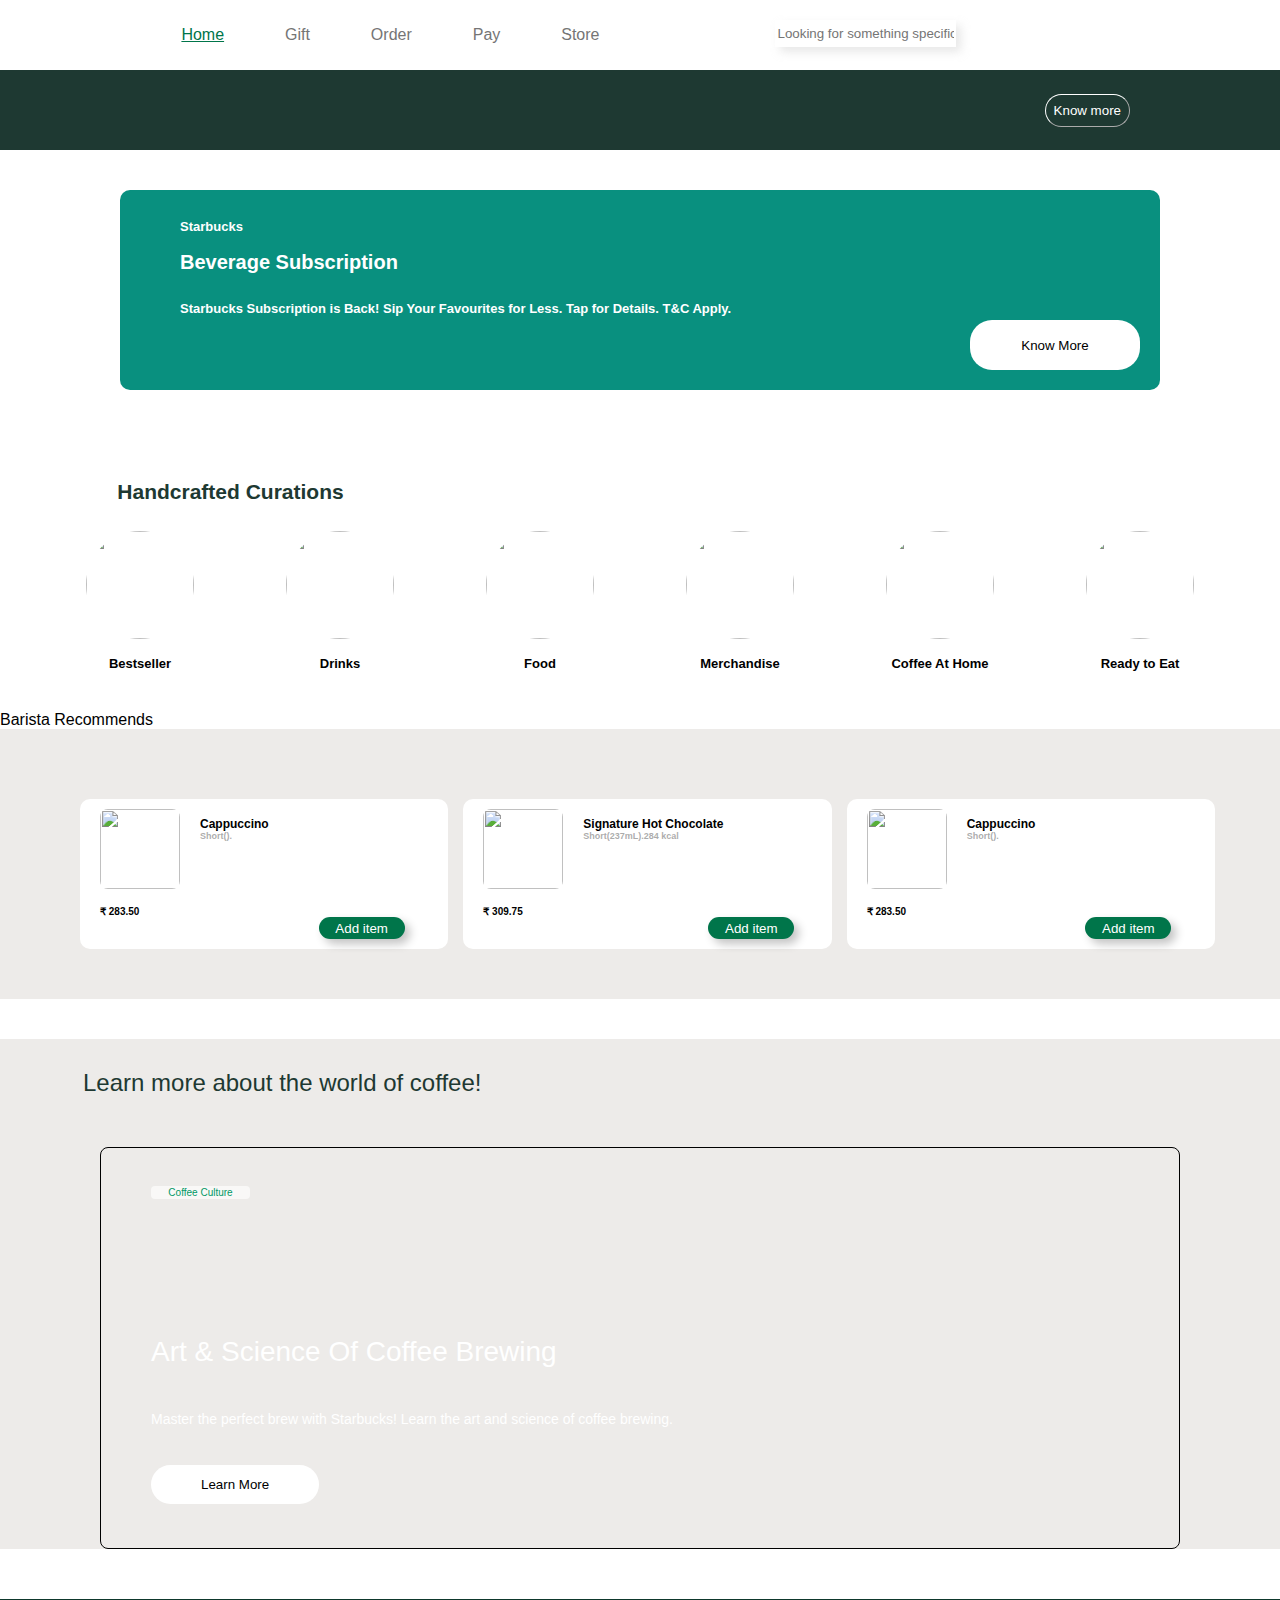
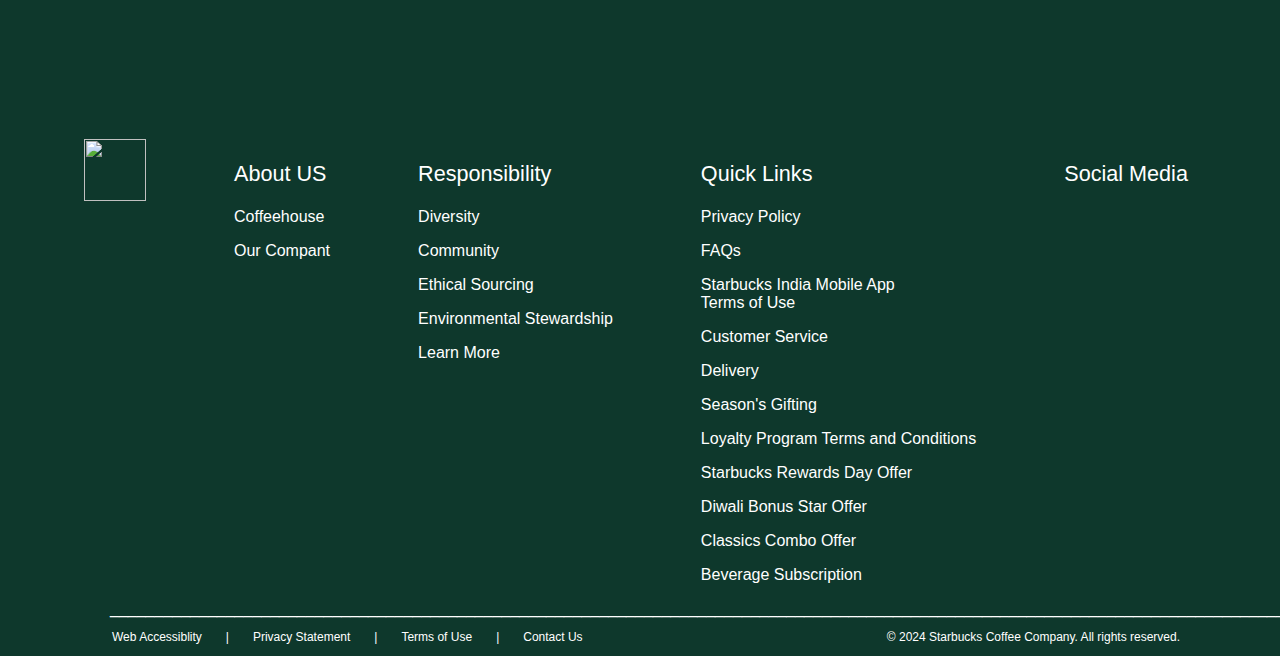
==== index.html @ 2920222c "Add files via upload" ====
<!DOCTYPE html>
<html lang="en">
<head>
  <meta charset="UTF-8">
  <meta name="viewport" content="width=device-width, initial-scale=1.0">
  <title>Starbacks Clone</title>
  <link rel="stylesheet" href="style.css">
</head>
<body>
<header>
<div class="header-left">

  <div class="logo">
    <img src="/Starbacks/Images/Starbuckslogo.png" alt="">
  </div>
  
  <p class="home">Home</p>
  <p>Gift</p>
  <p>Order</p>
  <p>Pay</p>
  <p>Store</p>
  

</div>
<div class="header-right">
 
  <div class="search-icon">
    <img src="/Starbacks/Images/searchicon.svg" alt="">
   
   </div>
   <div class="searchbar">
    <input type="text" placeholder="Looking for something specific?">
  </div>
  <div class="account-icon">
    <img src="/Starbacks/Images/accounticon.svg" alt="">

 </div>
</div>
</header>

<div class="know-more">
  <button>Know more</button>
</div>

<div class="banner-section">
 
  <div class="tooltip">
      <img src="/Starbacks/Images/swiper.svg" alt="">
    </div>
    <div class="tooltip-right">
      <img src="/Starbacks/Images/swiperright.svg" alt="">
    </div>
    <div class="banner-icon">
      <img src="/Starbacks/Images/adcion.png" alt="">
  </div>
<div class="info">
  <div class="heading">Starbucks</div>
  <div class="name">Beverage Subscription</div>
  <div class="description">Starbucks Subscription is Back! Sip Your Favourites for Less.
     Tap for Details. T&C Apply.</div>
    </div>
    <div class="banner-button">
      <button>Know More</button>
    </div>
      <div class="tooltip">
    <img src="/Starbacks/Images/swiper.svg" alt="">
  </div>
</div>
<div class="upper-heading">Handcrafted Curations</div>
<div class="content-upper">
  
  <div class="bestseller">
    <img src="/Starbacks/Images/Bestseller1.webp" alt=""> <p>Bestseller</p>
  </div>
  <div class="drinks">
    <img src="/Starbacks/Images/Drinks.webp" alt=""><p>Drinks</p>
  </div>
  <div class="food">
     <img src="/Starbacks/Images/Food.webp" alt=""><p>Food</p>
  </div>
  <div class="merchandise">
    <img src="/Starbacks/Images/Merchandise.webp" alt=""><p>Merchandise</p>
  </div>
  <div class="coffeeathome">
    <img src="/Starbacks/Images/CoffeeAtHome.webp" alt=""><p>Coffee At Home</p>
  </div>
  <div class="readytoeat">
    <img src="/Starbacks/Images/ReadyToEat.webp" alt=""><p>Ready to Eat</p>
  </div>
</div>

<div class="middle-heading">Barista Recommends</div>

<div class="content-middle">
<!--tile 1-->

<div style="margin-left: 80px;"  class="tile1">
  <div class="tooltip">
    <img src="/Starbacks/Images/swiper.svg" alt="">
  </div>
<div class="placeholder-icon">
  <img src="/Starbacks/Images/placeholder.webp" alt="">
  
  <p>₹ 283.50</p>
</div>

<div class="speciality-details">
  <div class="veg-icon">
    <img src="/Starbacks/Images/vegicon.svg" alt="">
  </div>
  <span><p>Cappuccino</p></span>
  <p style="color: rgba(133, 133, 133, 0.685); font-size: 9px;">Short().</p>
 
</div>

<div class="add-item-button">
  <button>Add item</button>
</div>
</div>

<!--tile 2-->

<div class="tile1">
  
<div class="placeholder-icon">
  <img src="/Starbacks/Images/hotchoco.webp" alt="">
  
  <p>₹ 309.75</p>
</div>

<div class="speciality-details">
  <div class="veg-icon">
    <img src="/Starbacks/Images/vegicon.svg" alt="">
  </div>
  <span><p>Signature Hot Chocolate</p></span>
  <p style="color: rgba(133, 133, 133, 0.685); font-size: 9px;">
    Short(237mL).284 kcal</p>
 
</div>

<div class="add-item-button">
  <button style="left: -15px;">Add item</button>
</div>
</div>

<!--tile 3-->

<div style="margin-right: 65px;" class="tile1">
  
  <div class="placeholder-icon">
    <img src="/Starbacks/Images/vanilla.webp" alt="">
    
    <p>₹ 283.50</p>
  </div>
  
  <div class="speciality-details">
    <div class="veg-icon">
      <img src="/Starbacks/Images/vegicon.svg" alt="">
    </div>
    <span><p>Cappuccino</p></span>
    <p style="color: rgba(133, 133, 133, 0.685); font-size: 9px;">Short().</p>
   
  </div>
  
  <div class="add-item-button">
    <button>Add item</button>
  </div>
  <div class="tooltip1">
    <img src="/Starbacks/Images/swiperright.svg" alt="">
  </div>
  </div>


</div> 
  <div class="white-space"></div>
<div class="lower-container">
<div class="lower-heading">Learn more about the world of coffee!</div>

  <div class="content-lower">
    
    <div class="coffee-culture-button">
      <button>Coffee Culture</button>
    </div>
  
    <p class="brewing">Art & Science Of Coffee Brewing</p>
    <p class="ad">Master the perfect brew with Starbucks! 
      Learn the art and science of coffee brewing.</p>

       <div class="learn-more-button">
        <button>Learn More</button>
      
    </div>

  </div>
</div>


<footer>

<div class="logo-footer">
  <img src="/Starbacks/Images/footerlogo.png" alt="">
</div>

<div class="about">
  <p class="first-line">About US</p>
  <p>Coffeehouse</p>
  <p>Our Compant</p>
</div>
<div class="responsibility">
<p class="first-line">Responsibility</p>
<p>Diversity</p>
<p>Community</p>
<p>Ethical Sourcing</p>
<p>Environmental Stewardship</p>
<p>Learn More</p>

</div>

<div class="quicklinks">

  <p class="first-line">Quick Links</p>
  <p>Privacy Policy</p>
  <p>FAQs</p>
  <p>Starbucks India Mobile App <br>Terms of Use</p>
  <p>Customer Service</p>
  <p>Delivery</p>
  <p>Season's Gifting</p>
  <p>Loyalty Program Terms and Conditions</p>
  <p>Starbucks Rewards Day Offer</p>
  <p>Diwali Bonus Star Offer</p>
  <p>Classics Combo Offer</p>
  <p>Beverage Subscription</p>
</div>
<div class="socialmedia">
  <p class="first-line">Social Media</p>
  <img src="/Starbacks/Images/instagram.svg" alt="">
  <img src="/Starbacks/Images/facebook.svg" alt="">
  <img src="/Starbacks/Images/twitter.svg" alt="">
</div>
<div class="icon-class">
  <p>
    <img src="/Starbacks/Images/appstoreiOS.png" alt="">
  </p>
  <p>
    <img src="/Starbacks/Images/appstoreAndroid.png" alt="">
  </p>
</div>


</footer>
<p class="line-break">_________________________________________________________________________________________________________________________________________________
</p>
<div class="extra-details">
<div class="extra-details-left">

<ul>

 <li> Web Accessiblity</li>
 <li>|</li>
 <li>Privacy Statement</li>
 <li>|</li>
  <li>Terms of Use</li>
  <li>|</li>
  <li>Contact Us</li>
    <p class="extra-details-right">© 2024 Starbucks Coffee Company. All rights reserved.</p>
  </ul>
  
</div>
</div>
</body>
</html>
---- style.css ----
body{
  margin: 0;
  font-family: Arial, Helvetica, sans-serif;
 
}

header{

  position: relative;
  
}

.header-left{
  margin-left: 90px;

  
  width: 540px;
  display: flex;
  justify-content: space-around;
  align-items: center;
  height: 70px;
  position: relative;



}




.logo img{
  width: 40px;
}
.header-left p{
  color: #757575;
 
  cursor: pointer;
  
}

.home:not(:hover) {
  color: #00754a;
  text-decoration: underline;
}

.header-right{
  
  margin-top: 10px;
  display: flex;
  justify-content: space-around;
  align-items: center;
  position: absolute;
  right: 140px;
  top: 10px;
   width: 438px;
}

.search-icon,
.searchbar input{
  box-shadow: 5px 5px
  10px rgba(222, 222, 222, 0.686);

}

.search-icon{
  margin-right: -110px;
  padding-top: 3px;
  border-right: none;


  
 

}
.searchbar input{
 height: 25px;
 border:none ;
border-left: none;


}




.account-icon img{
  width: 30px;
  object-fit: cover;
  align-content: center;
}




.know-more{
  background-color:rgb(30, 57, 50) ;
  height: 80px;
 position: relative;
  
 }

.know-more button{
 
  background-color:rgb(30, 57, 50) ;
  border-color: white;
  color: white;
  padding: 8px;
  border-width: 1px;
  border-radius: 22px;
  position: absolute;
  right: 150px;
  bottom: 23px;
 }


 .banner-icon img{
  width: 100px;
 }

 .banner-section{
  display: flex;
   height: 200px;
  border-radius: 10px;
  margin: 40px 120px 90px 120px;
  background-color: hsl(172.44, 88.24%, 30.0%);
  cursor: pointer;
  position: relative;
  
 }
 .tooltip img,
 .tooltip-right img{
   width: 70px;
   
  
 }
 
 .tooltip{
   position: absolute;
   bottom: 50px;
   left: -36px;
   
 }

 .tooltip1{
  position: absolute;
  bottom: 50px;
  left: 363px;
  opacity: 0.5;
  
}
 .tooltip-right{
  position: absolute;
  bottom: 50px;
  right: -36px;
  opacity: 0.7;
  
}
 
 .heading,
 .name,
 .description {
margin-top: 0;
margin-bottom: 0;
font-family: Arial, Helvetica, sans-serif;
color: white;
font-weight: bolder;
}
 .info{
 width: 96%;
 display: flex;
 flex-direction: column;
 justify-content:space-around ;
 margin-left: 60px;
 padding-top: 20px;
 }

.description{
  margin-bottom: 66px;
  margin-top: 10px;
}

.description,
.heading{
  font-size: 13px;
}

.name{
  font-size:20px ;
}

.banner-button button{
  
  background-color: white;
  border: none;
  border-radius: 22px;
  width: 170px;
  height: 50px;
  margin-right: 20px;
  margin-bottom: 20px;
}

.banner-button{
  align-content: end;
}






.bestseller img ,
.drinks img,
.food img,
.merchandise img,
.coffeeathome img,
.readytoeat img{
  height: 108px;
  width: 108px;
  border-radius: 50%;
 
  
}

.content-upper{
 
 
  display: flex;
  justify-content: space-around;
  align-items: center;
  text-align: center;
  height: 208px;
  padding-left: 40px;
  padding-right: 40px;
  
  
}
.upper-heading{
 
  font-family: Arial, Helvetica, sans-serif;
  font-weight: bolder;
  color: #1e3932;
  margin-left: 110px;
  font-size: 21px;
  padding-left: .35em;
  margin-bottom: -1px;
}
.content-upper p{
  
  font-weight: 600;
  font-size: 13px;
  font-family: Arial, Helvetica, sans-serif;
}

.content-middle{
 
 background-color:rgb(237, 235, 233) ; 
 display: flex;

}
.tile1{
  background-color: rgb(255, 255, 255);
  
 display: flex;
  align-content: center;
  height: 150px;
  width: 400px;
  margin-top: 70px ;
  margin-bottom: 50px;
  margin-right: 15px;

  border-radius: 10px;
  border: none;
  position: relative;
  cursor: pointer;
}


.placeholder-icon img{
  height: 80px;
  width: 80px;
  object-fit: cover;
  margin: 10px 20px 7px 20px;
  border-radius: 8px;
 
}

.veg-icon img{
  margin-top: 10px;
  width: 13px;
}

.speciality-details p{
  margin: 0;
  font-family: Arial, Helvetica, sans-serif;
  font-weight: bold;
}

.speciality-details span{
  font-size: 12px;
}

.speciality-details{
  display: flex;
  flex-direction: column;
  
}
.placeholder-icon{
  display: flex;
  flex-direction: column;
  align-items: baseline;
}

.placeholder-icon p{
  font-size: 10px;
  font-weight: bold;

}
.add-item-button {
  display: flex;
  position: relative;
  

}
.add-item-button button{
  border: none;
  border-radius: 22px;
  background-color: rgb(0, 117, 74);
  color: white;
  cursor: pointer;
  width: 86px;
  height: 22px;
  position: absolute;
  bottom: 10px;
  left: 50px;
  box-shadow: 5px 5px 10px rgba(0, 0, 0, 0.241);

 
}
.white-space{
  background-color: white;
  height: 40px;
}
.lower-container{
  background-color: rgb(237, 235, 233);
}

.lower-heading{
  padding-left: 83px;
  font-weight: 500;
  font-size:24px ;
  color: rgb(30, 57, 50);
  padding-top: 30px;

}


.content-lower{
  border: solid 1px;
  background-image: url(/Starbacks/Images/backgroundimage.jpg);
  background-size: cover;
  background-position: center;
  height: 400px;
  margin: 50px 100px 50px 100px;
  display: flex;
  flex-direction: column;
  justify-content: space-around;
  cursor: pointer;
  border-radius: 8px;
  
}



.content-lower::after {
    transition: opacity 1s ease;
}
.content-lowe:hover::after {
    opacity: 0.5;
}



.coffee-culture-button ,
.content-lower p,
.learn-more-button {
  margin-left:50px ;
}
.coffee-culture-button button{
  color: rgb(0, 153, 102);
  background-color: rgba(255, 255, 255, 0.652);
  border: none;
  border-radius: 4px;
  width: 99px;
  font-size: 10px;
  
}
.coffee-culture-button{
  margin-top: -20px;
}

.brewing{
  font-size: 28px;
  font-weight: 500;
  margin-bottom: -80px;
  color: white;
}

.ad{
  font-size: 14px;
font-weight: 400;
color: white;
margin-bottom: -70px;
}

.learn-more-button button{
  background-color: white;
  font-family: Arial, Helvetica, sans-serif;
  border: none;
  padding: 12px 50px 12px 50px;
  border-radius: 26px;
  margin-bottom: -10px;

}


footer{
  display: flex;
  justify-content: space-around;
  background-color: rgb(14, 56, 44);
  color: white;

}



.logo-footer,
.about,
.responsibility,
.quicklinks,
.socialmedia,
.icon-class{
margin-top: 140px;
margin-left: 80px;
cursor: pointer;

}


.logo-footer img{
  width: 62px;
  height: 62px;
  
 
}

.first-line{
  font-size: 1.35em;
   font-family:Helvetica, sans-serif;
 
}
.extra-details{
  background-color: rgb(14, 56, 44);
}
.extra-details-left{
  
  color: white;
 display: flex;
 justify-content: space-between;
 width: 600px;
ul{
  overflow: hidden;
  margin: 0;
  padding: 0;
  list-style: none;
  margin-left: 100px;
}

li{
  float: left;
  padding: 12px;
  font-size: 12px;
  font-family: Arial, Helvetica, sans-serif;
  decoration
}

}


.extra-details-right{
  position: absolute;
  right: 100px;
  font-size: 12px;
  font-family: Arial, Helvetica, sans-serif;
}



.line-break{
  background-color: rgb(14, 56, 44);
 margin: 0;
 padding-left: 110px;
}

.line-break {
  color: white;
}
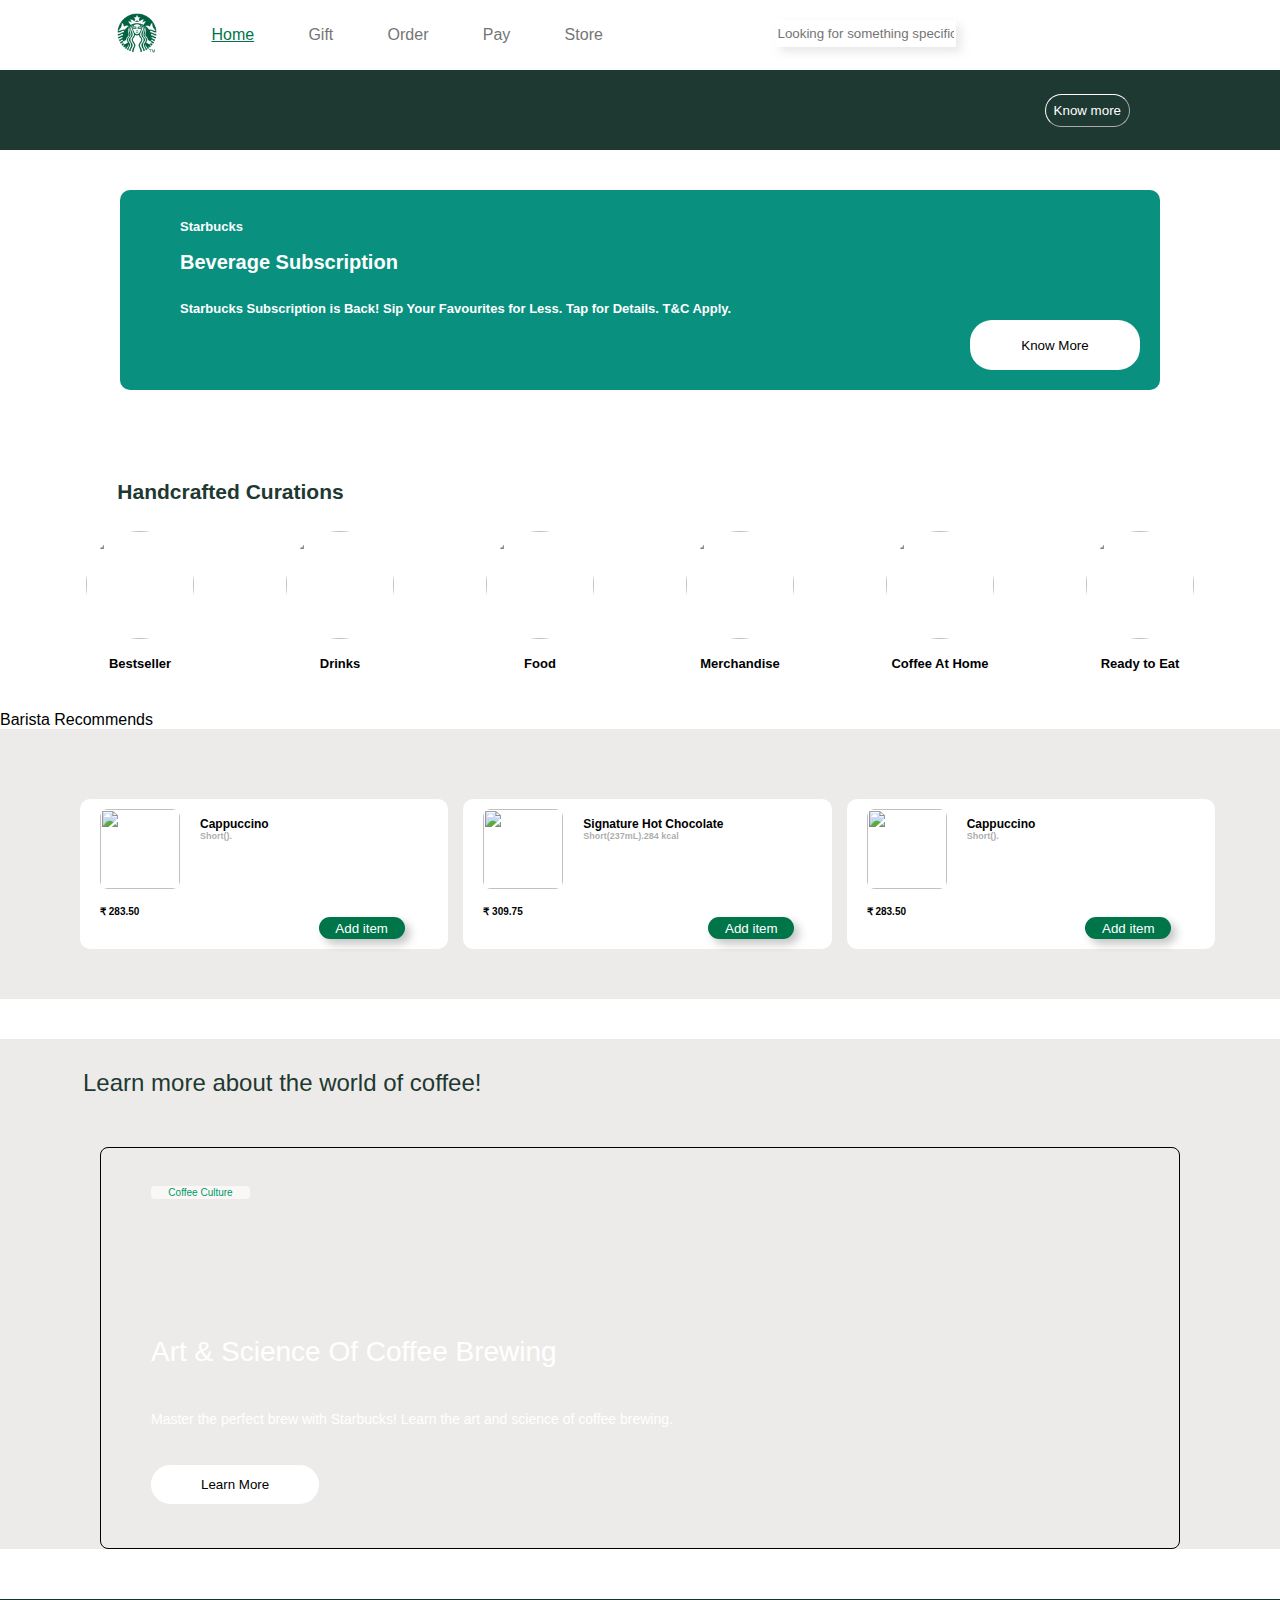
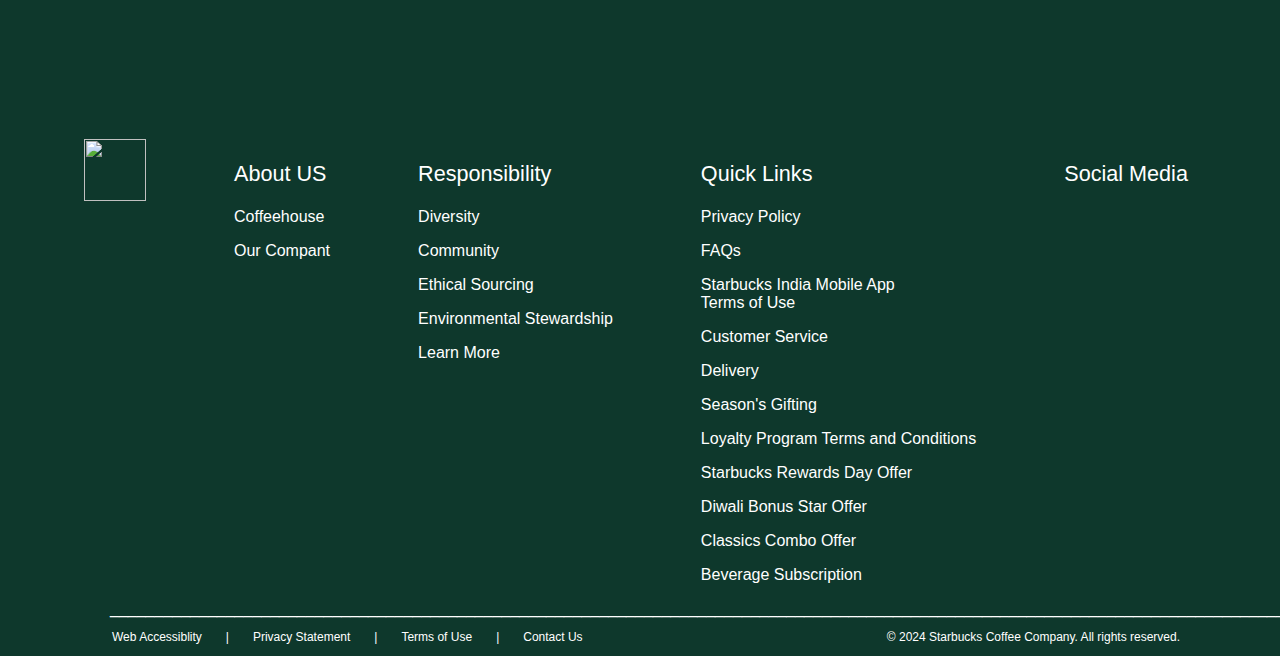
==== commit e7ba7b15: "Update index.html" ====
--- a/index.html
+++ b/index.html
@@ -11,7 +11,7 @@
 <div class="header-left">
 
   <div class="logo">
-    <img src="/Starbacks/Images/Starbuckslogo.png" alt="">
+    <img src="Images/Starbuckslogo.png" alt="">
   </div>
   
   <p class="home">Home</p>
@@ -268,4 +268,4 @@
 </div>
 </div>
 </body>
-</html>+</html>
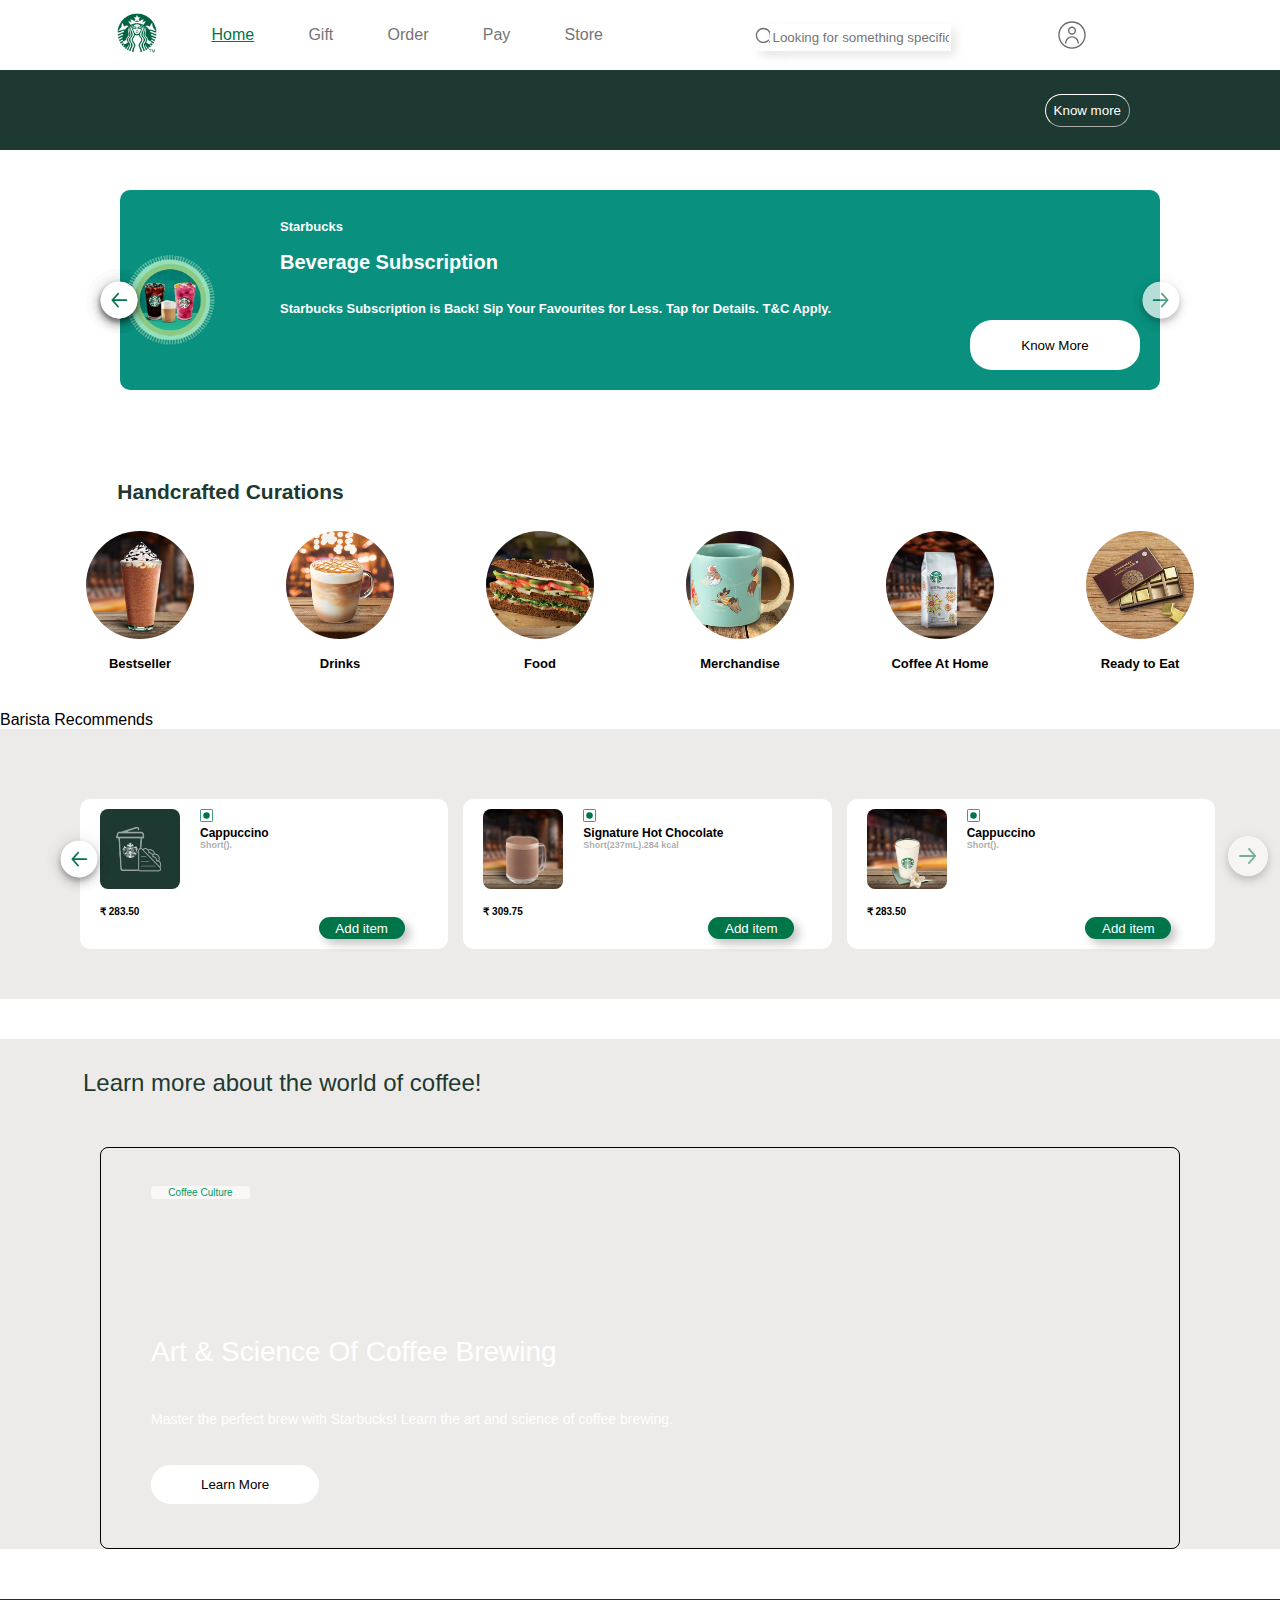
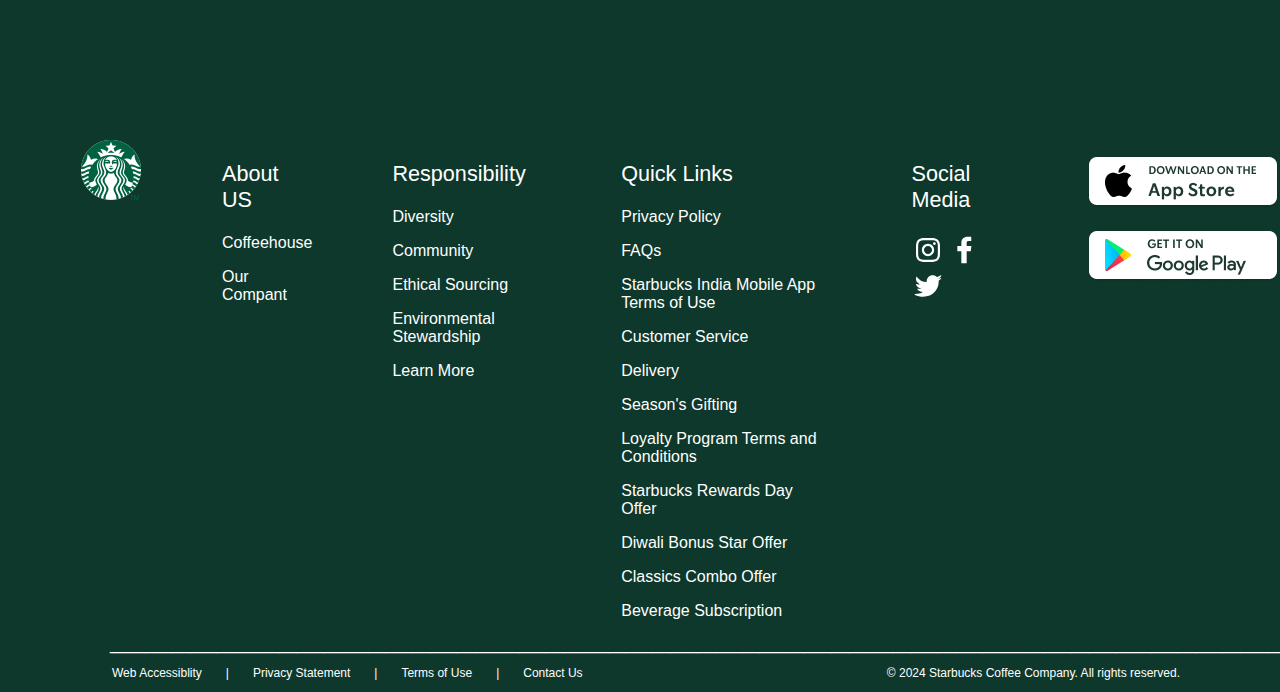
==== commit 46d08fa1: "Update index.html" ====
--- a/index.html
+++ b/index.html
@@ -11,7 +11,7 @@
 <div class="header-left">
 
   <div class="logo">
-    <img src="Images/Starbuckslogo.png" alt="">
+    <img src="/Images/Starbuckslogo.png" alt="">
   </div>
   
   <p class="home">Home</p>
@@ -25,14 +25,14 @@
 <div class="header-right">
  
   <div class="search-icon">
-    <img src="/Starbacks/Images/searchicon.svg" alt="">
+    <img src="/Images/searchicon.svg" alt="">
    
    </div>
    <div class="searchbar">
     <input type="text" placeholder="Looking for something specific?">
   </div>
   <div class="account-icon">
-    <img src="/Starbacks/Images/accounticon.svg" alt="">
+    <img src="/Images/accounticon.svg" alt="">
 
  </div>
 </div>
@@ -45,13 +45,13 @@
 <div class="banner-section">
  
   <div class="tooltip">
-      <img src="/Starbacks/Images/swiper.svg" alt="">
+      <img src="/Images/swiper.svg" alt="">
     </div>
     <div class="tooltip-right">
-      <img src="/Starbacks/Images/swiperright.svg" alt="">
+      <img src="/Images/swiperright.svg" alt="">
     </div>
     <div class="banner-icon">
-      <img src="/Starbacks/Images/adcion.png" alt="">
+      <img src="/Images/adcion.png" alt="">
   </div>
 <div class="info">
   <div class="heading">Starbucks</div>
@@ -63,29 +63,29 @@
       <button>Know More</button>
     </div>
       <div class="tooltip">
-    <img src="/Starbacks/Images/swiper.svg" alt="">
+    <img src="/Images/swiper.svg" alt="">
   </div>
 </div>
 <div class="upper-heading">Handcrafted Curations</div>
 <div class="content-upper">
   
   <div class="bestseller">
-    <img src="/Starbacks/Images/Bestseller1.webp" alt=""> <p>Bestseller</p>
+    <img src="/Images/Bestseller1.webp" alt=""> <p>Bestseller</p>
   </div>
   <div class="drinks">
-    <img src="/Starbacks/Images/Drinks.webp" alt=""><p>Drinks</p>
+    <img src="/Images/Drinks.webp" alt=""><p>Drinks</p>
   </div>
   <div class="food">
-     <img src="/Starbacks/Images/Food.webp" alt=""><p>Food</p>
+     <img src="/Images/Food.webp" alt=""><p>Food</p>
   </div>
   <div class="merchandise">
-    <img src="/Starbacks/Images/Merchandise.webp" alt=""><p>Merchandise</p>
+    <img src="/Images/Merchandise.webp" alt=""><p>Merchandise</p>
   </div>
   <div class="coffeeathome">
-    <img src="/Starbacks/Images/CoffeeAtHome.webp" alt=""><p>Coffee At Home</p>
+    <img src="/Images/CoffeeAtHome.webp" alt=""><p>Coffee At Home</p>
   </div>
   <div class="readytoeat">
-    <img src="/Starbacks/Images/ReadyToEat.webp" alt=""><p>Ready to Eat</p>
+    <img src=" /Images/ReadyToEat.webp" alt=""><p>Ready to Eat</p>
   </div>
 </div>
 
@@ -96,17 +96,17 @@
 
 <div style="margin-left: 80px;"  class="tile1">
   <div class="tooltip">
-    <img src="/Starbacks/Images/swiper.svg" alt="">
+    <img src=" /Images/swiper.svg" alt="">
   </div>
 <div class="placeholder-icon">
-  <img src="/Starbacks/Images/placeholder.webp" alt="">
+  <img src=" /Images/placeholder.webp" alt="">
   
   <p>₹ 283.50</p>
 </div>
 
 <div class="speciality-details">
   <div class="veg-icon">
-    <img src="/Starbacks/Images/vegicon.svg" alt="">
+    <img src=" /Images/vegicon.svg" alt="">
   </div>
   <span><p>Cappuccino</p></span>
   <p style="color: rgba(133, 133, 133, 0.685); font-size: 9px;">Short().</p>
@@ -123,14 +123,14 @@
 <div class="tile1">
   
 <div class="placeholder-icon">
-  <img src="/Starbacks/Images/hotchoco.webp" alt="">
+  <img src=" /Images/hotchoco.webp" alt="">
   
   <p>₹ 309.75</p>
 </div>
 
 <div class="speciality-details">
   <div class="veg-icon">
-    <img src="/Starbacks/Images/vegicon.svg" alt="">
+    <img src=" /Images/vegicon.svg" alt="">
   </div>
   <span><p>Signature Hot Chocolate</p></span>
   <p style="color: rgba(133, 133, 133, 0.685); font-size: 9px;">
@@ -148,14 +148,14 @@
 <div style="margin-right: 65px;" class="tile1">
   
   <div class="placeholder-icon">
-    <img src="/Starbacks/Images/vanilla.webp" alt="">
+    <img src=" /Images/vanilla.webp" alt="">
     
     <p>₹ 283.50</p>
   </div>
   
   <div class="speciality-details">
     <div class="veg-icon">
-      <img src="/Starbacks/Images/vegicon.svg" alt="">
+      <img src=" /Images/vegicon.svg" alt="">
     </div>
     <span><p>Cappuccino</p></span>
     <p style="color: rgba(133, 133, 133, 0.685); font-size: 9px;">Short().</p>
@@ -166,7 +166,7 @@
     <button>Add item</button>
   </div>
   <div class="tooltip1">
-    <img src="/Starbacks/Images/swiperright.svg" alt="">
+    <img src=" /Images/swiperright.svg" alt="">
   </div>
   </div>
 
@@ -198,7 +198,7 @@
 <footer>
 
 <div class="logo-footer">
-  <img src="/Starbacks/Images/footerlogo.png" alt="">
+  <img src=" /Images/footerlogo.png" alt="">
 </div>
 
 <div class="about">
@@ -233,16 +233,16 @@
 </div>
 <div class="socialmedia">
   <p class="first-line">Social Media</p>
-  <img src="/Starbacks/Images/instagram.svg" alt="">
-  <img src="/Starbacks/Images/facebook.svg" alt="">
-  <img src="/Starbacks/Images/twitter.svg" alt="">
+  <img src=" /Images/instagram.svg" alt="">
+  <img src=" /Images/facebook.svg" alt="">
+  <img src=" /Images/twitter.svg" alt="">
 </div>
 <div class="icon-class">
   <p>
-    <img src="/Starbacks/Images/appstoreiOS.png" alt="">
+    <img src=" /Images/appstoreiOS.png" alt="">
   </p>
   <p>
-    <img src="/Starbacks/Images/appstoreAndroid.png" alt="">
+    <img src=" /Images/appstoreAndroid.png" alt="">
   </p>
 </div>
 
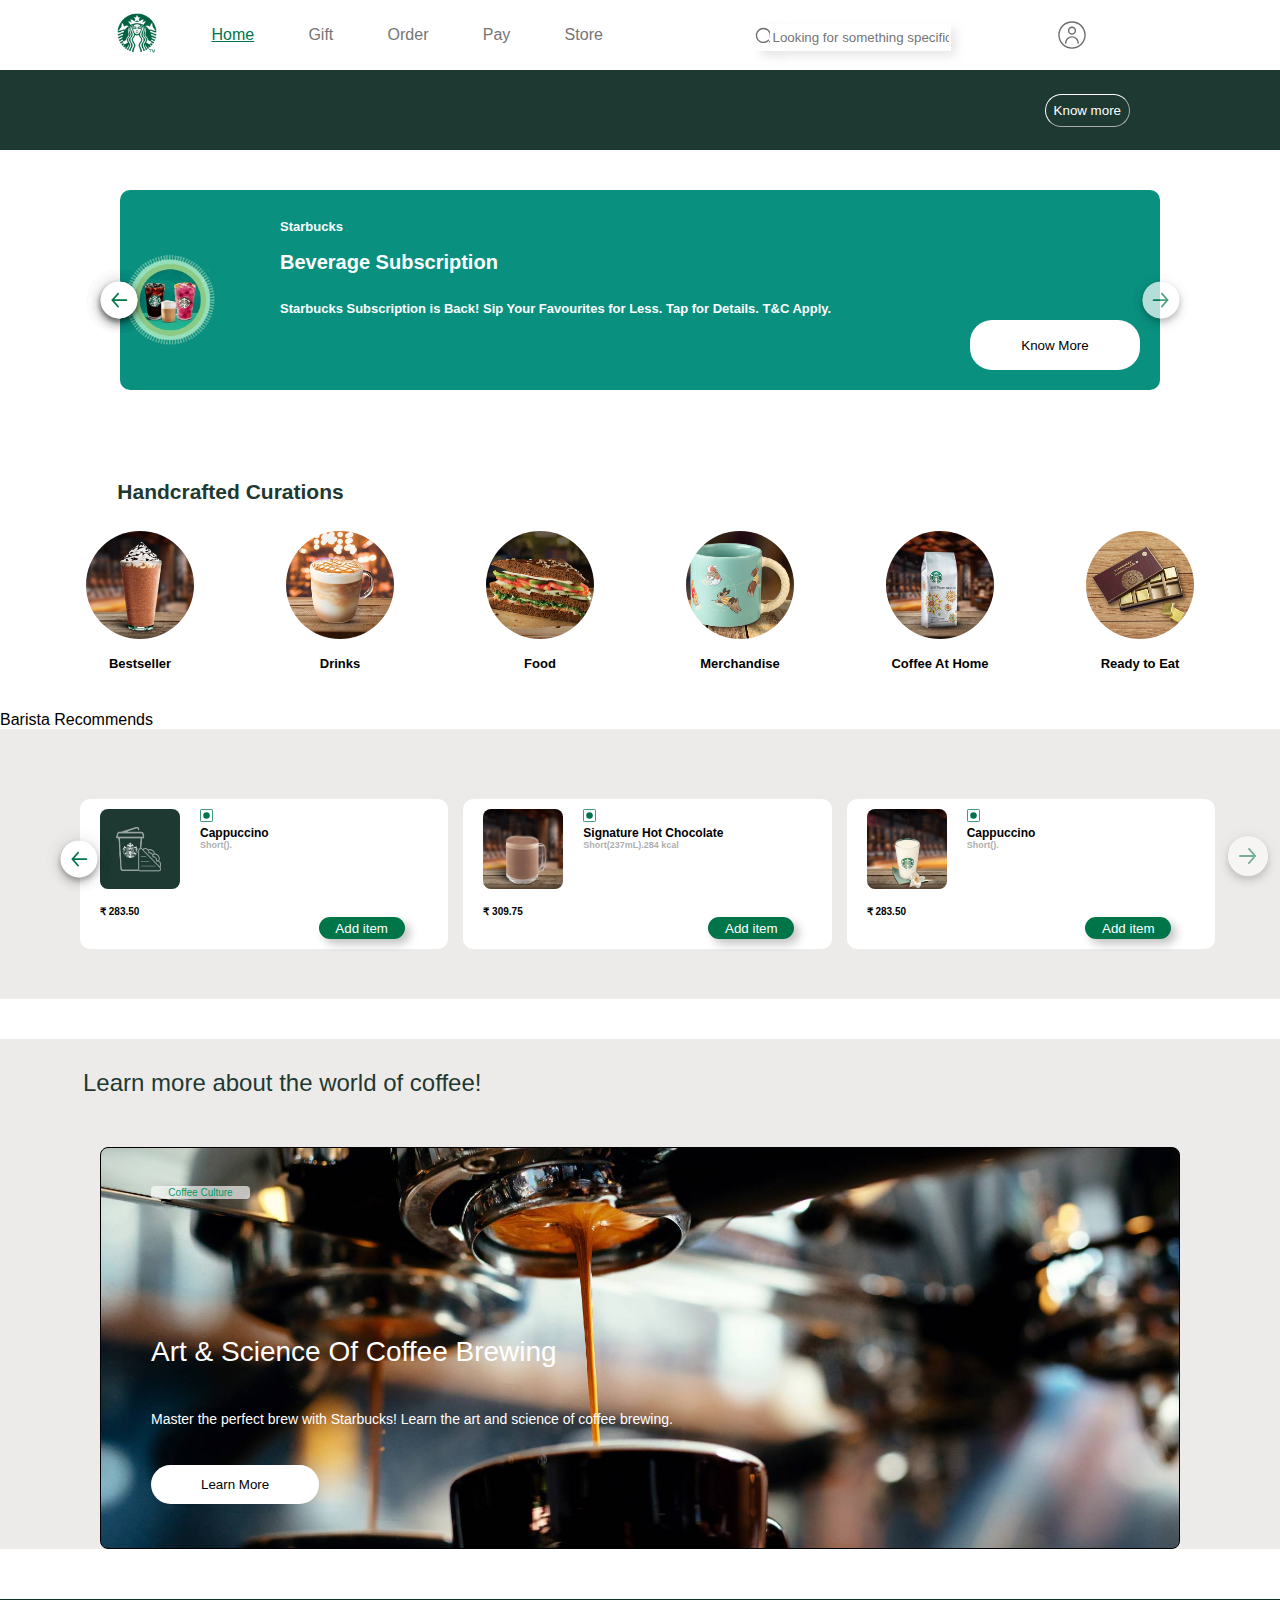
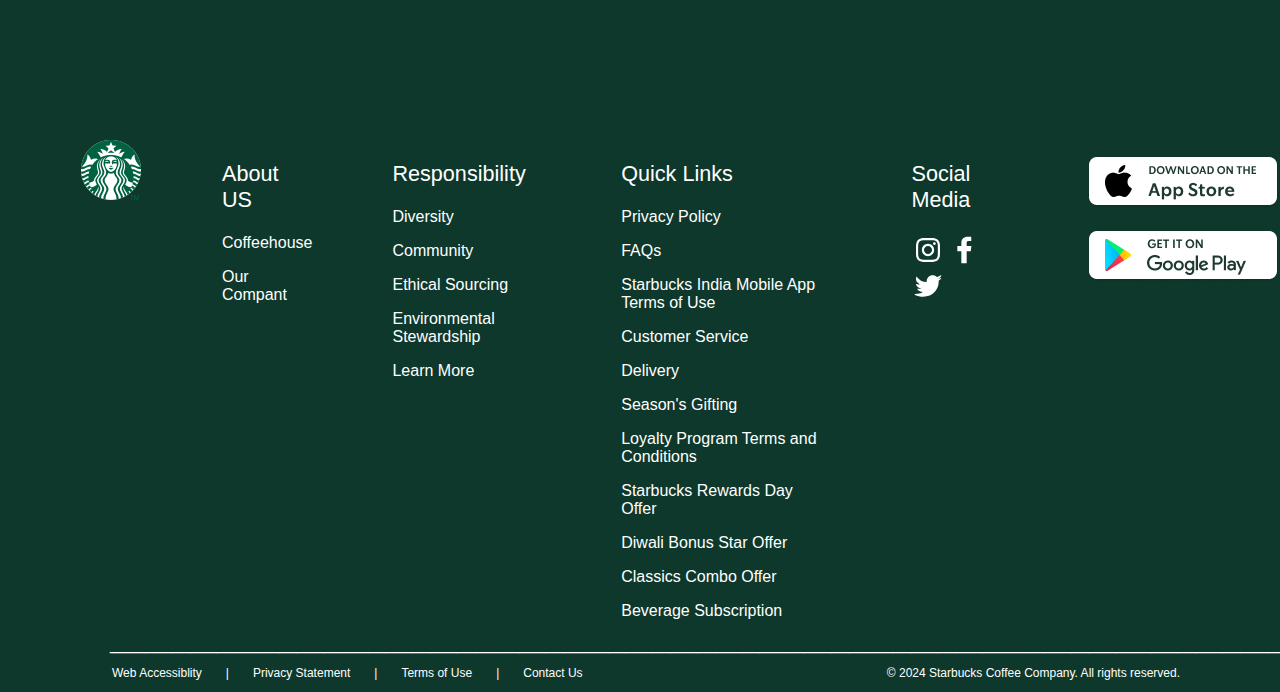
==== commit 863632bf: "Update index.html" ====
--- a/index.html
+++ b/index.html
@@ -5,13 +5,15 @@
   <meta name="viewport" content="width=device-width, initial-scale=1.0">
   <title>Starbacks Clone</title>
   <link rel="stylesheet" href="style.css">
+  <link rel="icon" href="Images/Starbuckslogo.png" class="logo">
+  
 </head>
 <body>
 <header>
 <div class="header-left">
 
   <div class="logo">
-    <img src="/Images/Starbuckslogo.png" alt="">
+    <img src="Images/Starbuckslogo.png" alt="">
   </div>
   
   <p class="home">Home</p>
@@ -25,14 +27,14 @@
 <div class="header-right">
  
   <div class="search-icon">
-    <img src="/Images/searchicon.svg" alt="">
+    <img src="Images/searchicon.svg" alt="">
    
    </div>
    <div class="searchbar">
     <input type="text" placeholder="Looking for something specific?">
   </div>
   <div class="account-icon">
-    <img src="/Images/accounticon.svg" alt="">
+    <img src="Images/accounticon.svg" alt="">
 
  </div>
 </div>
@@ -45,13 +47,13 @@
 <div class="banner-section">
  
   <div class="tooltip">
-      <img src="/Images/swiper.svg" alt="">
+      <img src="Images/swiper.svg" alt="">
     </div>
     <div class="tooltip-right">
-      <img src="/Images/swiperright.svg" alt="">
+      <img src="Images/swiperright.svg" alt="">
     </div>
     <div class="banner-icon">
-      <img src="/Images/adcion.png" alt="">
+      <img src="Images/adcion.png" alt="">
   </div>
 <div class="info">
   <div class="heading">Starbucks</div>
@@ -63,29 +65,29 @@
       <button>Know More</button>
     </div>
       <div class="tooltip">
-    <img src="/Images/swiper.svg" alt="">
+    <img src="Images/swiper.svg" alt="">
   </div>
 </div>
 <div class="upper-heading">Handcrafted Curations</div>
 <div class="content-upper">
   
   <div class="bestseller">
-    <img src="/Images/Bestseller1.webp" alt=""> <p>Bestseller</p>
+    <img src="Images/Bestseller1.webp" alt=""> <p>Bestseller</p>
   </div>
   <div class="drinks">
-    <img src="/Images/Drinks.webp" alt=""><p>Drinks</p>
+    <img src="Images/Drinks.webp" alt=""><p>Drinks</p>
   </div>
   <div class="food">
-     <img src="/Images/Food.webp" alt=""><p>Food</p>
+     <img src="Images/Food.webp" alt=""><p>Food</p>
   </div>
   <div class="merchandise">
-    <img src="/Images/Merchandise.webp" alt=""><p>Merchandise</p>
+    <img src="Images/Merchandise.webp" alt=""><p>Merchandise</p>
   </div>
   <div class="coffeeathome">
-    <img src="/Images/CoffeeAtHome.webp" alt=""><p>Coffee At Home</p>
+    <img src="Images/CoffeeAtHome.webp" alt=""><p>Coffee At Home</p>
   </div>
   <div class="readytoeat">
-    <img src=" /Images/ReadyToEat.webp" alt=""><p>Ready to Eat</p>
+    <img src="Images/ReadyToEat.webp" alt=""><p>Ready to Eat</p>
   </div>
 </div>
 
@@ -96,17 +98,17 @@
 
 <div style="margin-left: 80px;"  class="tile1">
   <div class="tooltip">
-    <img src=" /Images/swiper.svg" alt="">
+    <img src="Images/swiper.svg" alt="">
   </div>
 <div class="placeholder-icon">
-  <img src=" /Images/placeholder.webp" alt="">
+  <img src="Images/placeholder.webp" alt="">
   
   <p>₹ 283.50</p>
 </div>
 
 <div class="speciality-details">
   <div class="veg-icon">
-    <img src=" /Images/vegicon.svg" alt="">
+    <img src="Images/vegicon.svg" alt="">
   </div>
   <span><p>Cappuccino</p></span>
   <p style="color: rgba(133, 133, 133, 0.685); font-size: 9px;">Short().</p>
@@ -123,14 +125,14 @@
 <div class="tile1">
   
 <div class="placeholder-icon">
-  <img src=" /Images/hotchoco.webp" alt="">
+  <img src="Images/hotchoco.webp" alt="">
   
   <p>₹ 309.75</p>
 </div>
 
 <div class="speciality-details">
   <div class="veg-icon">
-    <img src=" /Images/vegicon.svg" alt="">
+    <img src="Images/vegicon.svg" alt="">
   </div>
   <span><p>Signature Hot Chocolate</p></span>
   <p style="color: rgba(133, 133, 133, 0.685); font-size: 9px;">
@@ -148,14 +150,14 @@
 <div style="margin-right: 65px;" class="tile1">
   
   <div class="placeholder-icon">
-    <img src=" /Images/vanilla.webp" alt="">
+    <img src="Images/vanilla.webp" alt="">
     
     <p>₹ 283.50</p>
   </div>
   
   <div class="speciality-details">
     <div class="veg-icon">
-      <img src=" /Images/vegicon.svg" alt="">
+      <img src="Images/vegicon.svg" alt="">
     </div>
     <span><p>Cappuccino</p></span>
     <p style="color: rgba(133, 133, 133, 0.685); font-size: 9px;">Short().</p>
@@ -166,7 +168,7 @@
     <button>Add item</button>
   </div>
   <div class="tooltip1">
-    <img src=" /Images/swiperright.svg" alt="">
+    <img src="Images/swiperright.svg" alt="">
   </div>
   </div>
 
@@ -198,7 +200,7 @@
 <footer>
 
 <div class="logo-footer">
-  <img src=" /Images/footerlogo.png" alt="">
+  <img src="Images/footerlogo.png" alt="">
 </div>
 
 <div class="about">
@@ -233,16 +235,16 @@
 </div>
 <div class="socialmedia">
   <p class="first-line">Social Media</p>
-  <img src=" /Images/instagram.svg" alt="">
-  <img src=" /Images/facebook.svg" alt="">
-  <img src=" /Images/twitter.svg" alt="">
+  <img src="Images/instagram.svg" alt="">
+  <img src="Images/facebook.svg" alt="">
+  <img src="Images/twitter.svg" alt="">
 </div>
 <div class="icon-class">
   <p>
-    <img src=" /Images/appstoreiOS.png" alt="">
+    <img src="Images/appstoreiOS.png" alt="">
   </p>
   <p>
-    <img src=" /Images/appstoreAndroid.png" alt="">
+    <img src="Images/appstoreAndroid.png" alt="">
   </p>
 </div>
 
--- a/style.css
+++ b/style.css
@@ -356,7 +356,7 @@
 
 .content-lower{
   border: solid 1px;
-  background-image: url(/Starbacks/Images/backgroundimage.jpg);
+  background-image: url(Images/backgroundimage.jpg);
   background-size: cover;
   background-position: center;
   height: 400px;
